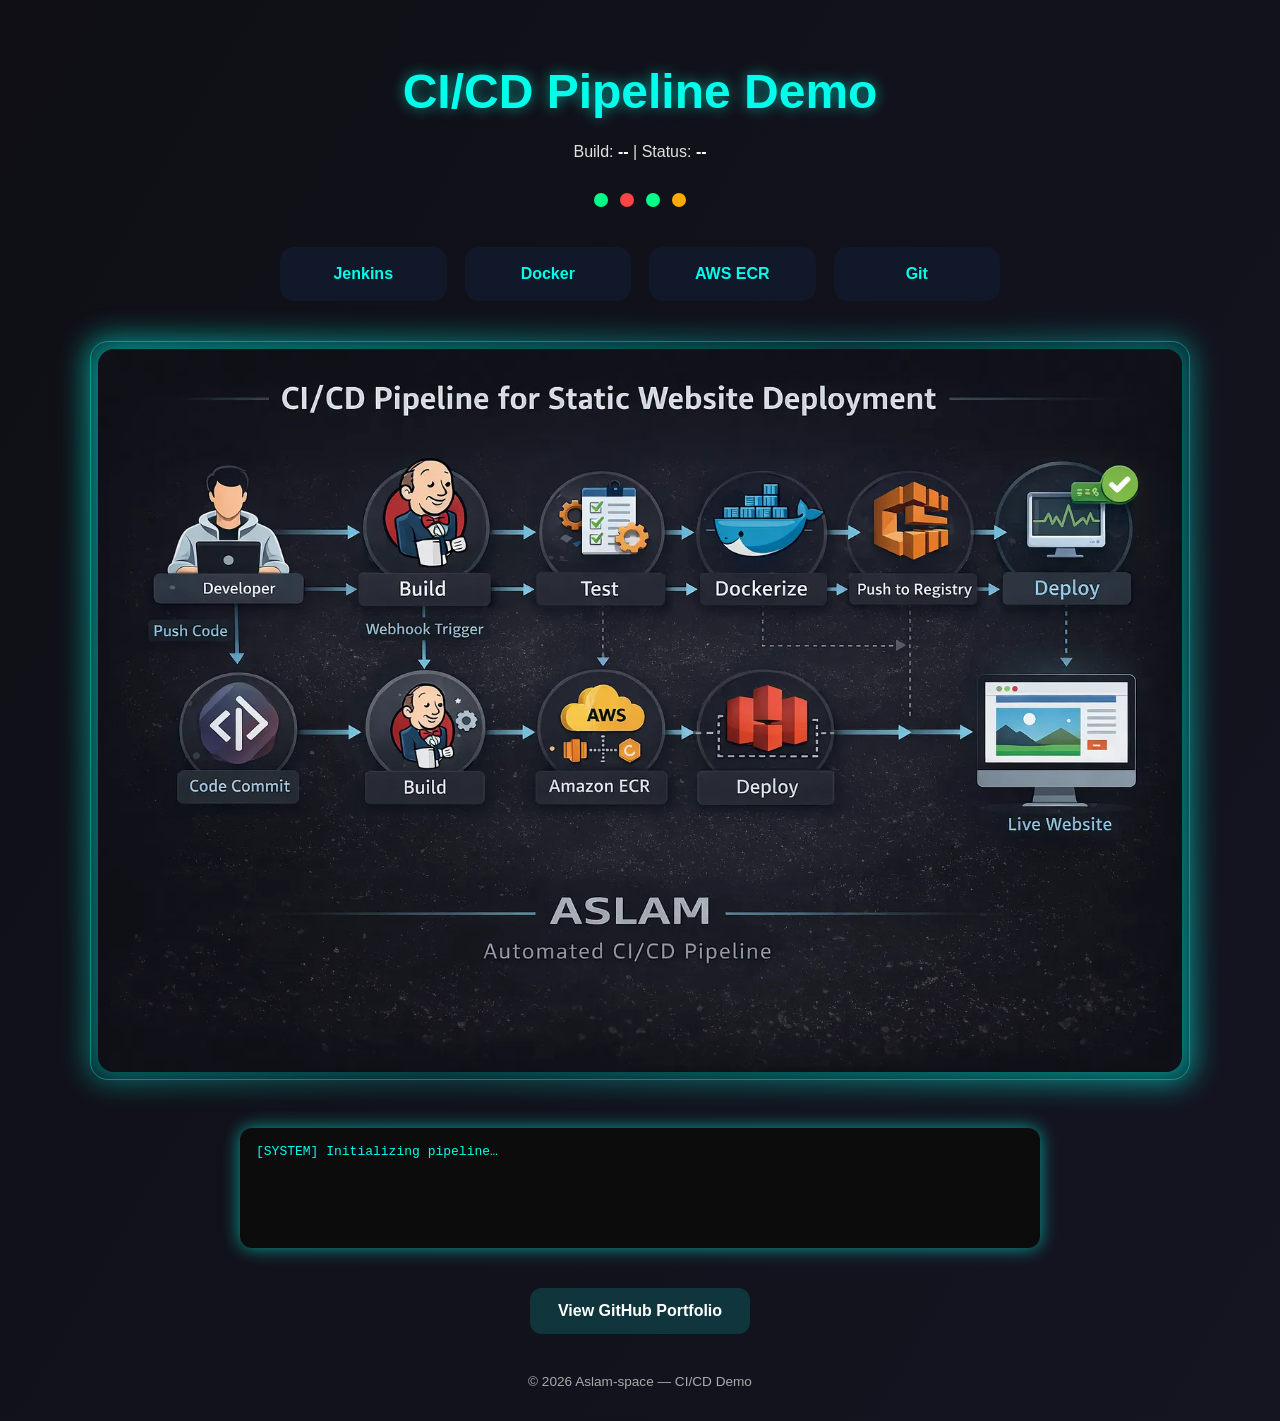
==== app/index.html @ eccbf39b "Updated README with professional project details" ====
<!DOCTYPE html>
<html lang="en">
<head>
<meta charset="UTF-8">
<meta name="viewport" content="width=device-width, initial-scale=1.0">
<title>CI/CD Pipeline Demo</title>

<style>
:root{
  --accent:#00ffea;
  --bg1:#0f0f15;
  --bg2:#1a1a2e;
}

*{box-sizing:border-box}

/* ================= BODY ================= */
body{
  font-family:'Segoe UI',Arial,sans-serif;
  margin:0;
  padding:32px 16px;
  background:linear-gradient(120deg,var(--bg1),var(--bg2),var(--bg1));
  background-size:400% 400%;
  animation:bgShift 40s ease infinite;
  color:#e0e0e0;
}
@keyframes bgShift{
  0%{background-position:0% 50%}
  50%{background-position:100% 50%}
  100%{background-position:0% 50%}
}

/* ================= HEADER ================= */
h1{
  text-align:center;
  font-size:clamp(2rem,5vw,3rem);
  color:var(--accent);
  text-shadow:0 0 14px rgba(0,255,234,.55);
  margin-bottom:24px;
}

/* ================= META ================= */
.metadata{text-align:center;margin-bottom:32px}
.metadata span{color:#fff;font-weight:600}

/* ================= TIMELINE ================= */
.commit-timeline{
  display:flex;
  justify-content:center;
  gap:12px;
  margin-bottom:40px;
}
.dot{
  width:14px;height:14px;border-radius:50%;
  background:#333;
}
.success{background:#00ff88}
.failed{background:#ff4444}
.pending{background:#ffaa00}

/* ================= TECH STACK ================= */
.tech-stack{
  display:grid;
  grid-template-columns:repeat(auto-fit,minmax(140px,1fr));
  gap:18px;
  max-width:720px;
  margin:0 auto 40px;
}

.card{
  position:relative;
  background:#11182a;
  padding:18px 16px;
  border-radius:14px;
  text-align:center;
  color:var(--accent);
  font-weight:600;
  cursor:pointer;
  overflow:hidden;
  transition:transform .25s ease, box-shadow .25s ease;
}

.card:hover{
  transform:translateY(-6px) scale(1.04);
  box-shadow:0 0 22px rgba(0,255,234,.6);
}

/* animated inner text */
.card small{
  position:absolute;
  left:0;
  right:0;
  bottom:-30px;
  opacity:0;
  font-size:.8rem;
  color:#cfcfcf;
  transition:all .35s ease;
}

.card.active small{
  bottom:10px;
  opacity:1;
}

/* ================= DIAGRAM ================= */
.diagram-wrapper{
  max-width:1100px;
  margin:0 auto 48px;
  perspective:1600px;
}

.diagram{
  position:relative;
  padding:8px;
  border-radius:20px;
  background:#0b0f1a;
  transform-style:preserve-3d;
  transition:transform .25s ease;
}

/* OUTER GLOW BORDER */
.diagram::before{
  content:"";
  position:absolute;
  inset:-6px;
  border-radius:24px;
  background:linear-gradient(
    120deg,
    rgba(0,255,234,.55),
    rgba(0,255,234,.15),
    rgba(0,255,234,.55)
  );
  filter:blur(14px);
  opacity:.75;
  z-index:-2;
  animation:borderFlow 6s linear infinite;
}

/* INNER SHARP BORDER */
.diagram::after{
  content:"";
  position:absolute;
  inset:0;
  border-radius:18px;
  border:1.5px solid rgba(0,255,234,.4);
  pointer-events:none;
  z-index:2;
}

@keyframes borderFlow{
  0%{opacity:.6}
  50%{opacity:1}
  100%{opacity:.6}
}

/* IMAGE */
.diagram img{
  width:100%;
  display:block;
  border-radius:16px;
  background:#000;
  transform:translateZ(80px);
  box-shadow:
    0 0 30px rgba(0,255,234,.25),
    inset 0 0 60px rgba(0,0,0,.85);
}

/* ================= CONSOLE ================= */
.console{
  background:#0c0c0c;
  border-radius:12px;
  padding:16px;
  font-family:monospace;
  max-width:800px;
  margin:0 auto 40px;
  box-shadow:0 0 18px rgba(0,255,234,.6);
  color:var(--accent);
  min-height:120px;
}

/* ================= BUTTON ================= */
.portfolio-link{
  display:block;
  width:max-content;
  margin:0 auto 40px;
  padding:14px 28px;
  background:rgba(0,255,234,.15);
  color:#fff;
  border-radius:12px;
  text-decoration:none;
  font-weight:600;
}
.portfolio-link:hover{background:rgba(0,255,234,.25)}

footer{text-align:center;font-size:.85rem;color:#aaa}

/* ================= MOBILE ================= */
@media(max-width:768px){
  .diagram{transform:none!important}
}
</style>
</head>

<body>

<h1>CI/CD Pipeline Demo</h1>

<div class="metadata">
  Build: <span id="build">--</span> |
  Status: <span id="status">--</span>
</div>

<div class="commit-timeline">
  <div class="dot success"></div>
  <div class="dot failed"></div>
  <div class="dot success"></div>
  <div class="dot pending"></div>
</div>

<div class="tech-stack">
  <div class="card">Jenkins<small>CI Automation</small></div>
  <div class="card">Docker<small>Containers</small></div>
  <div class="card">AWS ECR<small>Image Registry</small></div>
  <div class="card">Git<small>Source Control</small></div>
</div>

<div class="diagram-wrapper" id="dw">
  <div class="diagram" id="diagram">
    <picture>
      <source srcset="images/ci-cd-diagram-v2.webp" type="image/webp">
      <img src="images/ci-cd-diagram-v2.png" alt="CI/CD Pipeline Diagram">
    </picture>
  </div>
</div>

<pre class="console" id="console">[SYSTEM] Initializing pipeline…</pre>

<a class="portfolio-link" href="https://github.com/Aslam-space" target="_blank">
  View GitHub Portfolio
</a>

<footer>© 2026 Aslam-space — CI/CD Demo</footer>

<script>
/* ===== CI Simulation ===== */
const builds=[
  'Build #301 → SUCCESS',
  'Build #302 → SUCCESS',
  'Build #303 → FAILED',
  'Build #304 → RUNNING'
];
let i=0;
setInterval(()=>{
  document.getElementById('build').innerText=builds[i].split(' ')[1];
  document.getElementById('status').innerText=builds[i].split('→')[1];
  document.getElementById('console').innerText='[PIPELINE] '+builds[i];
  i=(i+1)%builds.length;
},3000);

/* ===== TECH STACK CLICK ANIMATION ===== */
document.querySelectorAll('.card').forEach(card=>{
  card.addEventListener('click',()=>{
    card.classList.toggle('active');
  });
});

/* ===== TRUE 3D TILT (COMES OUT) ===== */
const wrap=document.getElementById('dw');
const diagram=document.getElementById('diagram');

wrap.addEventListener('mousemove',e=>{
  const r=wrap.getBoundingClientRect();
  const x=e.clientX-r.left-r.width/2;
  const y=e.clientY-r.top-r.height/2;
  const rx=(y/r.height)*-14;
  const ry=(x/r.width)*14;
  diagram.style.transform=
    `rotateX(${rx}deg) rotateY(${ry}deg) translateZ(90px)`;
});
wrap.addEventListener('mouseleave',()=>{
  diagram.style.transform='rotateX(0) rotateY(0) translateZ(0)';
});
</script>

</body>
</html>
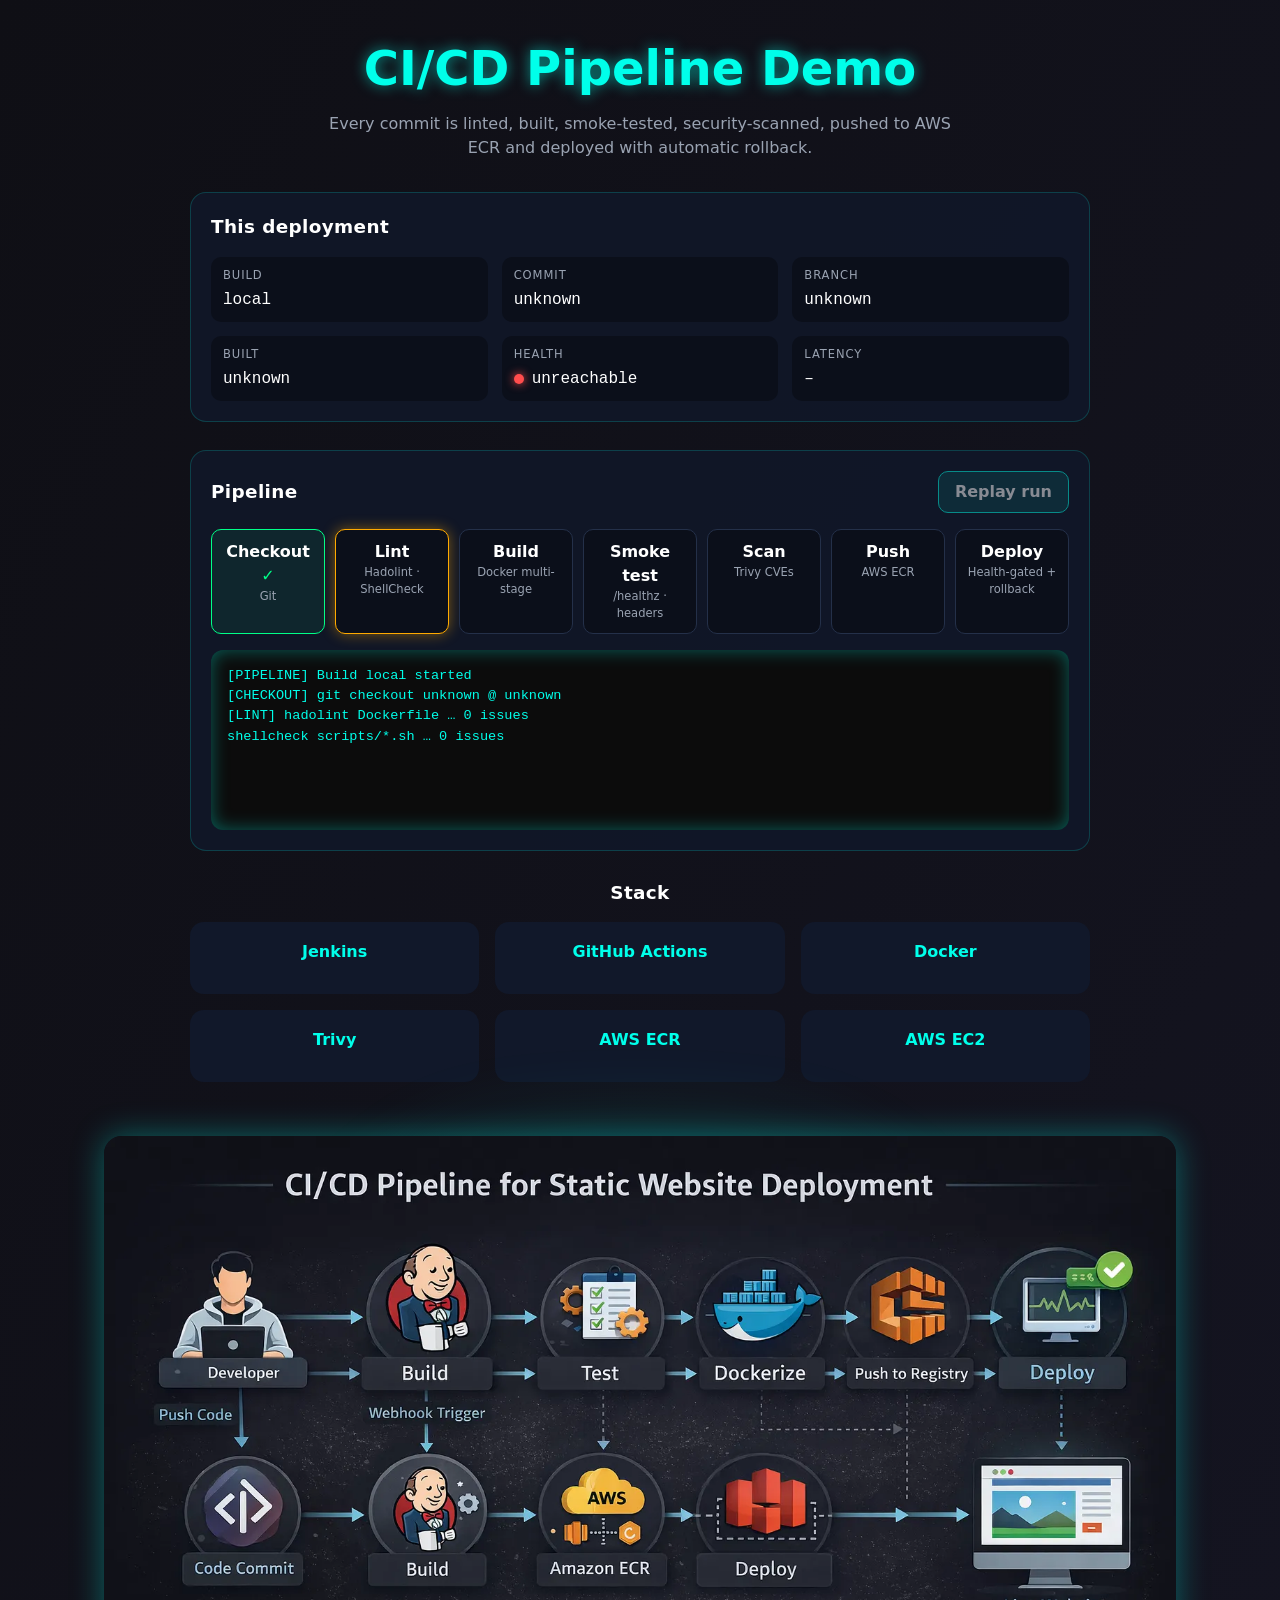
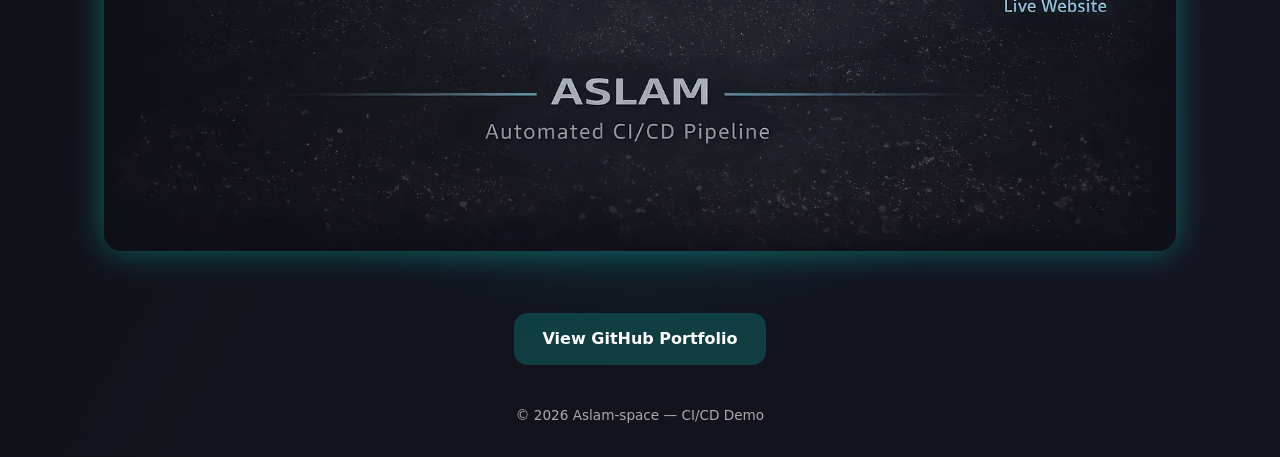
==== commit 3c20c703: "Upgrade to a production-grade CI/CD pipeline Pipeline - Jenkinsfile: parallel lint (Hadolint, ShellC" ====
--- a/app/index.html
+++ b/app/index.html
@@ -3,284 +3,86 @@
 <head>
 <meta charset="UTF-8">
 <meta name="viewport" content="width=device-width, initial-scale=1.0">
+<meta name="description" content="A static site built, scanned and shipped by a Jenkins + Docker + AWS ECR pipeline.">
+<meta name="theme-color" content="#0f0f15">
 <title>CI/CD Pipeline Demo</title>
-
-<style>
-:root{
-  --accent:#00ffea;
-  --bg1:#0f0f15;
-  --bg2:#1a1a2e;
-}
-
-*{box-sizing:border-box}
-
-/* ================= BODY ================= */
-body{
-  font-family:'Segoe UI',Arial,sans-serif;
-  margin:0;
-  padding:32px 16px;
-  background:linear-gradient(120deg,var(--bg1),var(--bg2),var(--bg1));
-  background-size:400% 400%;
-  animation:bgShift 40s ease infinite;
-  color:#e0e0e0;
-}
-@keyframes bgShift{
-  0%{background-position:0% 50%}
-  50%{background-position:100% 50%}
-  100%{background-position:0% 50%}
-}
-
-/* ================= HEADER ================= */
-h1{
-  text-align:center;
-  font-size:clamp(2rem,5vw,3rem);
-  color:var(--accent);
-  text-shadow:0 0 14px rgba(0,255,234,.55);
-  margin-bottom:24px;
-}
-
-/* ================= META ================= */
-.metadata{text-align:center;margin-bottom:32px}
-.metadata span{color:#fff;font-weight:600}
-
-/* ================= TIMELINE ================= */
-.commit-timeline{
-  display:flex;
-  justify-content:center;
-  gap:12px;
-  margin-bottom:40px;
-}
-.dot{
-  width:14px;height:14px;border-radius:50%;
-  background:#333;
-}
-.success{background:#00ff88}
-.failed{background:#ff4444}
-.pending{background:#ffaa00}
-
-/* ================= TECH STACK ================= */
-.tech-stack{
-  display:grid;
-  grid-template-columns:repeat(auto-fit,minmax(140px,1fr));
-  gap:18px;
-  max-width:720px;
-  margin:0 auto 40px;
-}
-
-.card{
-  position:relative;
-  background:#11182a;
-  padding:18px 16px;
-  border-radius:14px;
-  text-align:center;
-  color:var(--accent);
-  font-weight:600;
-  cursor:pointer;
-  overflow:hidden;
-  transition:transform .25s ease, box-shadow .25s ease;
-}
-
-.card:hover{
-  transform:translateY(-6px) scale(1.04);
-  box-shadow:0 0 22px rgba(0,255,234,.6);
-}
-
-/* animated inner text */
-.card small{
-  position:absolute;
-  left:0;
-  right:0;
-  bottom:-30px;
-  opacity:0;
-  font-size:.8rem;
-  color:#cfcfcf;
-  transition:all .35s ease;
-}
-
-.card.active small{
-  bottom:10px;
-  opacity:1;
-}
-
-/* ================= DIAGRAM ================= */
-.diagram-wrapper{
-  max-width:1100px;
-  margin:0 auto 48px;
-  perspective:1600px;
-}
-
-.diagram{
-  position:relative;
-  padding:8px;
-  border-radius:20px;
-  background:#0b0f1a;
-  transform-style:preserve-3d;
-  transition:transform .25s ease;
-}
-
-/* OUTER GLOW BORDER */
-.diagram::before{
-  content:"";
-  position:absolute;
-  inset:-6px;
-  border-radius:24px;
-  background:linear-gradient(
-    120deg,
-    rgba(0,255,234,.55),
-    rgba(0,255,234,.15),
-    rgba(0,255,234,.55)
-  );
-  filter:blur(14px);
-  opacity:.75;
-  z-index:-2;
-  animation:borderFlow 6s linear infinite;
-}
-
-/* INNER SHARP BORDER */
-.diagram::after{
-  content:"";
-  position:absolute;
-  inset:0;
-  border-radius:18px;
-  border:1.5px solid rgba(0,255,234,.4);
-  pointer-events:none;
-  z-index:2;
-}
-
-@keyframes borderFlow{
-  0%{opacity:.6}
-  50%{opacity:1}
-  100%{opacity:.6}
-}
-
-/* IMAGE */
-.diagram img{
-  width:100%;
-  display:block;
-  border-radius:16px;
-  background:#000;
-  transform:translateZ(80px);
-  box-shadow:
-    0 0 30px rgba(0,255,234,.25),
-    inset 0 0 60px rgba(0,0,0,.85);
-}
-
-/* ================= CONSOLE ================= */
-.console{
-  background:#0c0c0c;
-  border-radius:12px;
-  padding:16px;
-  font-family:monospace;
-  max-width:800px;
-  margin:0 auto 40px;
-  box-shadow:0 0 18px rgba(0,255,234,.6);
-  color:var(--accent);
-  min-height:120px;
-}
-
-/* ================= BUTTON ================= */
-.portfolio-link{
-  display:block;
-  width:max-content;
-  margin:0 auto 40px;
-  padding:14px 28px;
-  background:rgba(0,255,234,.15);
-  color:#fff;
-  border-radius:12px;
-  text-decoration:none;
-  font-weight:600;
-}
-.portfolio-link:hover{background:rgba(0,255,234,.25)}
-
-footer{text-align:center;font-size:.85rem;color:#aaa}
-
-/* ================= MOBILE ================= */
-@media(max-width:768px){
-  .diagram{transform:none!important}
-}
-</style>
+<link rel="stylesheet" href="assets/styles.css">
+<script src="assets/app.js" defer></script>
 </head>
 
 <body>
 
-<h1>CI/CD Pipeline Demo</h1>
+<header class="hero">
+  <h1>CI/CD Pipeline Demo</h1>
+  <p class="tagline">Every commit is linted, built, smoke-tested, security-scanned, pushed to AWS ECR and deployed with automatic rollback.</p>
+</header>
 
-<div class="metadata">
-  Build: <span id="build">--</span> |
-  Status: <span id="status">--</span>
-</div>
+<main>
 
-<div class="commit-timeline">
-  <div class="dot success"></div>
-  <div class="dot failed"></div>
-  <div class="dot success"></div>
-  <div class="dot pending"></div>
-</div>
+  <!-- ===== LIVE BUILD INFO (from /build-info.json, baked into the image) ===== -->
+  <section class="panel" aria-labelledby="build-title">
+    <h2 id="build-title">This deployment</h2>
+    <dl class="build-grid">
+      <div><dt>Build</dt><dd id="build-number">…</dd></div>
+      <div><dt>Commit</dt><dd id="git-commit">…</dd></div>
+      <div><dt>Branch</dt><dd id="git-branch">…</dd></div>
+      <div><dt>Built</dt><dd id="build-date">…</dd></div>
+      <div><dt>Health</dt><dd><span class="status-dot" id="health-dot"></span><span id="health-text">checking…</span></dd></div>
+      <div><dt>Latency</dt><dd id="health-latency">–</dd></div>
+    </dl>
+    <p class="build-link" id="build-link-wrap" hidden>
+      <a id="build-link" href="#" target="_blank" rel="noopener noreferrer">Open this build in Jenkins →</a>
+    </p>
+  </section>
 
-<div class="tech-stack">
-  <div class="card">Jenkins<small>CI Automation</small></div>
-  <div class="card">Docker<small>Containers</small></div>
-  <div class="card">AWS ECR<small>Image Registry</small></div>
-  <div class="card">Git<small>Source Control</small></div>
-</div>
+  <!-- ===== PIPELINE STAGES ===== -->
+  <section class="panel" aria-labelledby="pipeline-title">
+    <div class="panel-head">
+      <h2 id="pipeline-title">Pipeline</h2>
+      <button type="button" class="btn" id="replay">Replay run</button>
+    </div>
+    <ol class="stages" id="stages">
+      <li data-stage="checkout"><span class="stage-name">Checkout</span><small>Git</small></li>
+      <li data-stage="lint"><span class="stage-name">Lint</span><small>Hadolint · ShellCheck</small></li>
+      <li data-stage="build"><span class="stage-name">Build</span><small>Docker multi-stage</small></li>
+      <li data-stage="test"><span class="stage-name">Smoke test</span><small>/healthz · headers</small></li>
+      <li data-stage="scan"><span class="stage-name">Scan</span><small>Trivy CVEs</small></li>
+      <li data-stage="push"><span class="stage-name">Push</span><small>AWS ECR</small></li>
+      <li data-stage="deploy"><span class="stage-name">Deploy</span><small>Health-gated + rollback</small></li>
+    </ol>
+    <pre class="console" id="console" aria-live="polite"></pre>
+  </section>
 
-<div class="diagram-wrapper" id="dw">
-  <div class="diagram" id="diagram">
-    <picture>
-      <source srcset="images/ci-cd-diagram-v2.webp" type="image/webp">
-      <img src="images/ci-cd-diagram-v2.png" alt="CI/CD Pipeline Diagram">
-    </picture>
-  </div>
-</div>
+  <!-- ===== TECH STACK ===== -->
+  <section aria-labelledby="stack-title">
+    <h2 id="stack-title" class="section-title">Stack</h2>
+    <div class="tech-stack">
+      <button type="button" class="card">Jenkins<small>CI orchestration</small></button>
+      <button type="button" class="card">GitHub Actions<small>PR checks</small></button>
+      <button type="button" class="card">Docker<small>Non-root nginx image</small></button>
+      <button type="button" class="card">Trivy<small>Vulnerability scanning</small></button>
+      <button type="button" class="card">AWS ECR<small>Image registry</small></button>
+      <button type="button" class="card">AWS EC2<small>Runtime host</small></button>
+    </div>
+  </section>
 
-<pre class="console" id="console">[SYSTEM] Initializing pipeline…</pre>
+  <!-- ===== DIAGRAM ===== -->
+  <section class="diagram-wrapper" aria-label="Architecture diagram">
+    <div class="diagram" id="diagram">
+      <picture>
+        <source srcset="images/ci-cd-diagram-v2.webp" type="image/webp">
+        <img id="diagram-img" src="images/ci-cd-diagram-v2.png" alt="CI/CD pipeline diagram: GitHub webhook triggers Jenkins, which builds a Docker image, pushes it to AWS ECR and deploys it" loading="lazy" decoding="async">
+      </picture>
+    </div>
+  </section>
 
-<a class="portfolio-link" href="https://github.com/Aslam-space" target="_blank">
-  View GitHub Portfolio
-</a>
+  <a class="portfolio-link" href="https://github.com/Aslam-space" target="_blank" rel="noopener noreferrer">
+    View GitHub Portfolio
+  </a>
 
-<footer>© 2026 Aslam-space — CI/CD Demo</footer>
+</main>
 
-<script>
-/* ===== CI Simulation ===== */
-const builds=[
-  'Build #301 → SUCCESS',
-  'Build #302 → SUCCESS',
-  'Build #303 → FAILED',
-  'Build #304 → RUNNING'
-];
-let i=0;
-setInterval(()=>{
-  document.getElementById('build').innerText=builds[i].split(' ')[1];
-  document.getElementById('status').innerText=builds[i].split('→')[1];
-  document.getElementById('console').innerText='[PIPELINE] '+builds[i];
-  i=(i+1)%builds.length;
-},3000);
-
-/* ===== TECH STACK CLICK ANIMATION ===== */
-document.querySelectorAll('.card').forEach(card=>{
-  card.addEventListener('click',()=>{
-    card.classList.toggle('active');
-  });
-});
-
-/* ===== TRUE 3D TILT (COMES OUT) ===== */
-const wrap=document.getElementById('dw');
-const diagram=document.getElementById('diagram');
-
-wrap.addEventListener('mousemove',e=>{
-  const r=wrap.getBoundingClientRect();
-  const x=e.clientX-r.left-r.width/2;
-  const y=e.clientY-r.top-r.height/2;
-  const rx=(y/r.height)*-14;
-  const ry=(x/r.width)*14;
-  diagram.style.transform=
-    `rotateX(${rx}deg) rotateY(${ry}deg) translateZ(90px)`;
-});
-wrap.addEventListener('mouseleave',()=>{
-  diagram.style.transform='rotateX(0) rotateY(0) translateZ(0)';
-});
-</script>
+<footer>© <span id="year">2026</span> Aslam-space — CI/CD Demo</footer>
 
 </body>
 </html>
--- a/app/assets/styles.css
+++ b/app/assets/styles.css
@@ -0,0 +1,205 @@
+:root{
+  --accent:#00ffea;
+  --accent-soft:rgba(0,255,234,.18);
+  --bg1:#0f0f15;
+  --bg2:#1a1a2e;
+  --panel:#11182a;
+  --text:#e0e0e0;
+  --muted:#9aa3b2;
+  --ok:#00ff88;
+  --fail:#ff4d4d;
+  --run:#ffaa00;
+}
+
+*{box-sizing:border-box}
+
+html{overflow-x:clip}
+
+body{
+  font-family:'Segoe UI',system-ui,-apple-system,Arial,sans-serif;
+  margin:0;
+  padding:32px 16px;
+  background:linear-gradient(120deg,var(--bg1),var(--bg2),var(--bg1));
+  background-size:400% 400%;
+  animation:bgShift 40s ease infinite;
+  color:var(--text);
+  line-height:1.5;
+  overflow-x:clip; /* the diagram glow and 3D tilt extend past the viewport */
+}
+@keyframes bgShift{
+  0%{background-position:0% 50%}
+  50%{background-position:100% 50%}
+  100%{background-position:0% 50%}
+}
+
+main{max-width:1100px;margin:0 auto}
+
+/* ===== HERO ===== */
+.hero{text-align:center;margin-bottom:32px}
+h1{
+  font-size:clamp(2rem,5vw,3rem);
+  color:var(--accent);
+  text-shadow:0 0 14px rgba(0,255,234,.55);
+  margin:0 0 8px;
+}
+.tagline{color:var(--muted);max-width:640px;margin:0 auto}
+
+h2{margin:0 0 16px;font-size:1.15rem;color:#fff;letter-spacing:.02em}
+.section-title{text-align:center}
+
+/* ===== PANELS ===== */
+.panel{
+  background:rgba(17,24,42,.85);
+  border:1px solid rgba(0,255,234,.18);
+  border-radius:16px;
+  padding:20px;
+  margin:0 auto 28px;
+  max-width:900px;
+}
+.panel-head{display:flex;justify-content:space-between;align-items:center;gap:12px;margin-bottom:16px}
+.panel-head h2{margin:0}
+
+/* ===== BUILD INFO ===== */
+.build-grid{
+  display:grid;
+  grid-template-columns:repeat(3,1fr);
+  gap:14px;
+  margin:0;
+}
+.build-grid div{background:#0b0f1a;border-radius:10px;padding:10px 12px;min-width:0}
+.build-grid dt{font-size:.72rem;text-transform:uppercase;letter-spacing:.08em;color:var(--muted)}
+.build-grid dd{margin:4px 0 0;font-family:ui-monospace,Consolas,monospace;color:#fff;overflow-wrap:anywhere}
+.build-link{margin:14px 0 0}
+.build-link a{color:var(--accent)}
+
+.status-dot{
+  display:inline-block;width:10px;height:10px;border-radius:50%;
+  background:#555;margin-right:8px;vertical-align:middle;
+}
+.status-dot.ok{background:var(--ok);box-shadow:0 0 10px var(--ok)}
+.status-dot.fail{background:var(--fail);box-shadow:0 0 10px var(--fail)}
+
+/* ===== PIPELINE STAGES ===== */
+.stages{
+  list-style:none;margin:0 0 16px;padding:0;
+  display:grid;grid-template-columns:repeat(auto-fit,minmax(110px,1fr));gap:10px;
+}
+.stages li{
+  position:relative;
+  background:#0b0f1a;
+  border:1px solid #243049;
+  border-radius:10px;
+  padding:10px;
+  text-align:center;
+  transition:border-color .3s,box-shadow .3s,background .3s;
+}
+.stage-name{display:block;font-weight:600;color:#fff}
+.stages small{display:block;color:var(--muted);font-size:.72rem}
+.stages li.running{border-color:var(--run);box-shadow:0 0 14px rgba(255,170,0,.45)}
+.stages li.done{border-color:var(--ok);background:rgba(0,255,136,.07)}
+.stages li.done .stage-name::after{content:" ✓";color:var(--ok)}
+
+.console{
+  background:#0c0c0c;
+  border-radius:12px;
+  padding:16px;
+  font-family:ui-monospace,Consolas,monospace;
+  font-size:.85rem;
+  margin:0;
+  box-shadow:0 0 18px rgba(0,255,234,.35) inset;
+  color:var(--accent);
+  min-height:180px;
+  max-height:260px;
+  overflow:auto;
+  white-space:pre-wrap;
+}
+
+.btn{
+  font:inherit;font-weight:600;
+  padding:8px 16px;border-radius:10px;border:1px solid var(--accent);
+  background:var(--accent-soft);color:#fff;cursor:pointer;
+}
+.btn:hover{background:rgba(0,255,234,.28)}
+.btn:disabled{opacity:.5;cursor:default}
+
+/* ===== TECH STACK ===== */
+.tech-stack{
+  display:grid;
+  grid-template-columns:repeat(3,1fr);
+  gap:16px;
+  max-width:900px;
+  margin:0 auto 40px;
+}
+.card{
+  font:inherit;
+  position:relative;
+  background:var(--panel);
+  border:0;
+  padding:18px 16px 30px;
+  border-radius:14px;
+  text-align:center;
+  color:var(--accent);
+  font-weight:600;
+  cursor:pointer;
+  overflow:hidden;
+  transition:transform .25s ease,box-shadow .25s ease;
+}
+.card:hover,.card:focus-visible{
+  transform:translateY(-6px) scale(1.04);
+  box-shadow:0 0 22px rgba(0,255,234,.6);
+  outline:none;
+}
+.card small{
+  position:absolute;left:0;right:0;bottom:-30px;
+  opacity:0;font-size:.78rem;font-weight:400;color:#cfcfcf;
+  transition:all .35s ease;
+}
+.card:hover small,.card:focus-visible small,.card.active small{bottom:8px;opacity:1}
+
+/* ===== DIAGRAM (parallax tilt) ===== */
+.diagram-wrapper{margin:0 auto 48px;perspective:1400px}
+.diagram{
+  position:relative;
+  border-radius:22px;
+  padding:14px;
+  transform-style:preserve-3d;
+  animation:float 6s ease-in-out infinite;
+}
+.diagram::before{
+  content:"";
+  position:absolute;inset:-20px;border-radius:30px;
+  background:radial-gradient(circle at center,rgba(0,255,234,.45),transparent 65%);
+  filter:blur(40px);opacity:.85;z-index:-1;
+}
+.diagram img{
+  width:100%;height:auto;display:block;
+  border-radius:18px;
+  transform:translate3d(0,0,60px);
+  box-shadow:0 0 32px rgba(0,255,234,.35);
+  will-change:transform;
+}
+@keyframes float{
+  0%,100%{translate:0 0}
+  50%{translate:0 -10px}
+}
+
+/* ===== LINK / FOOTER ===== */
+.portfolio-link{
+  display:block;width:max-content;max-width:100%;
+  margin:0 auto 40px;padding:14px 28px;
+  background:var(--accent-soft);color:#fff;
+  border-radius:14px;text-decoration:none;font-weight:600;
+}
+.portfolio-link:hover{background:rgba(0,255,234,.28);box-shadow:0 0 20px rgba(0,255,234,.65)}
+
+footer{text-align:center;font-size:.85rem;color:#aaa}
+
+/* ===== ACCESSIBILITY ===== */
+@media (prefers-reduced-motion: reduce){
+  body,.diagram{animation:none}
+  .diagram,.diagram img,.card,.stages li{transition:none}
+}
+@media (max-width:600px){
+  .panel-head{flex-direction:column;align-items:flex-start}
+  .tech-stack,.build-grid{grid-template-columns:repeat(2,1fr)}
+}
